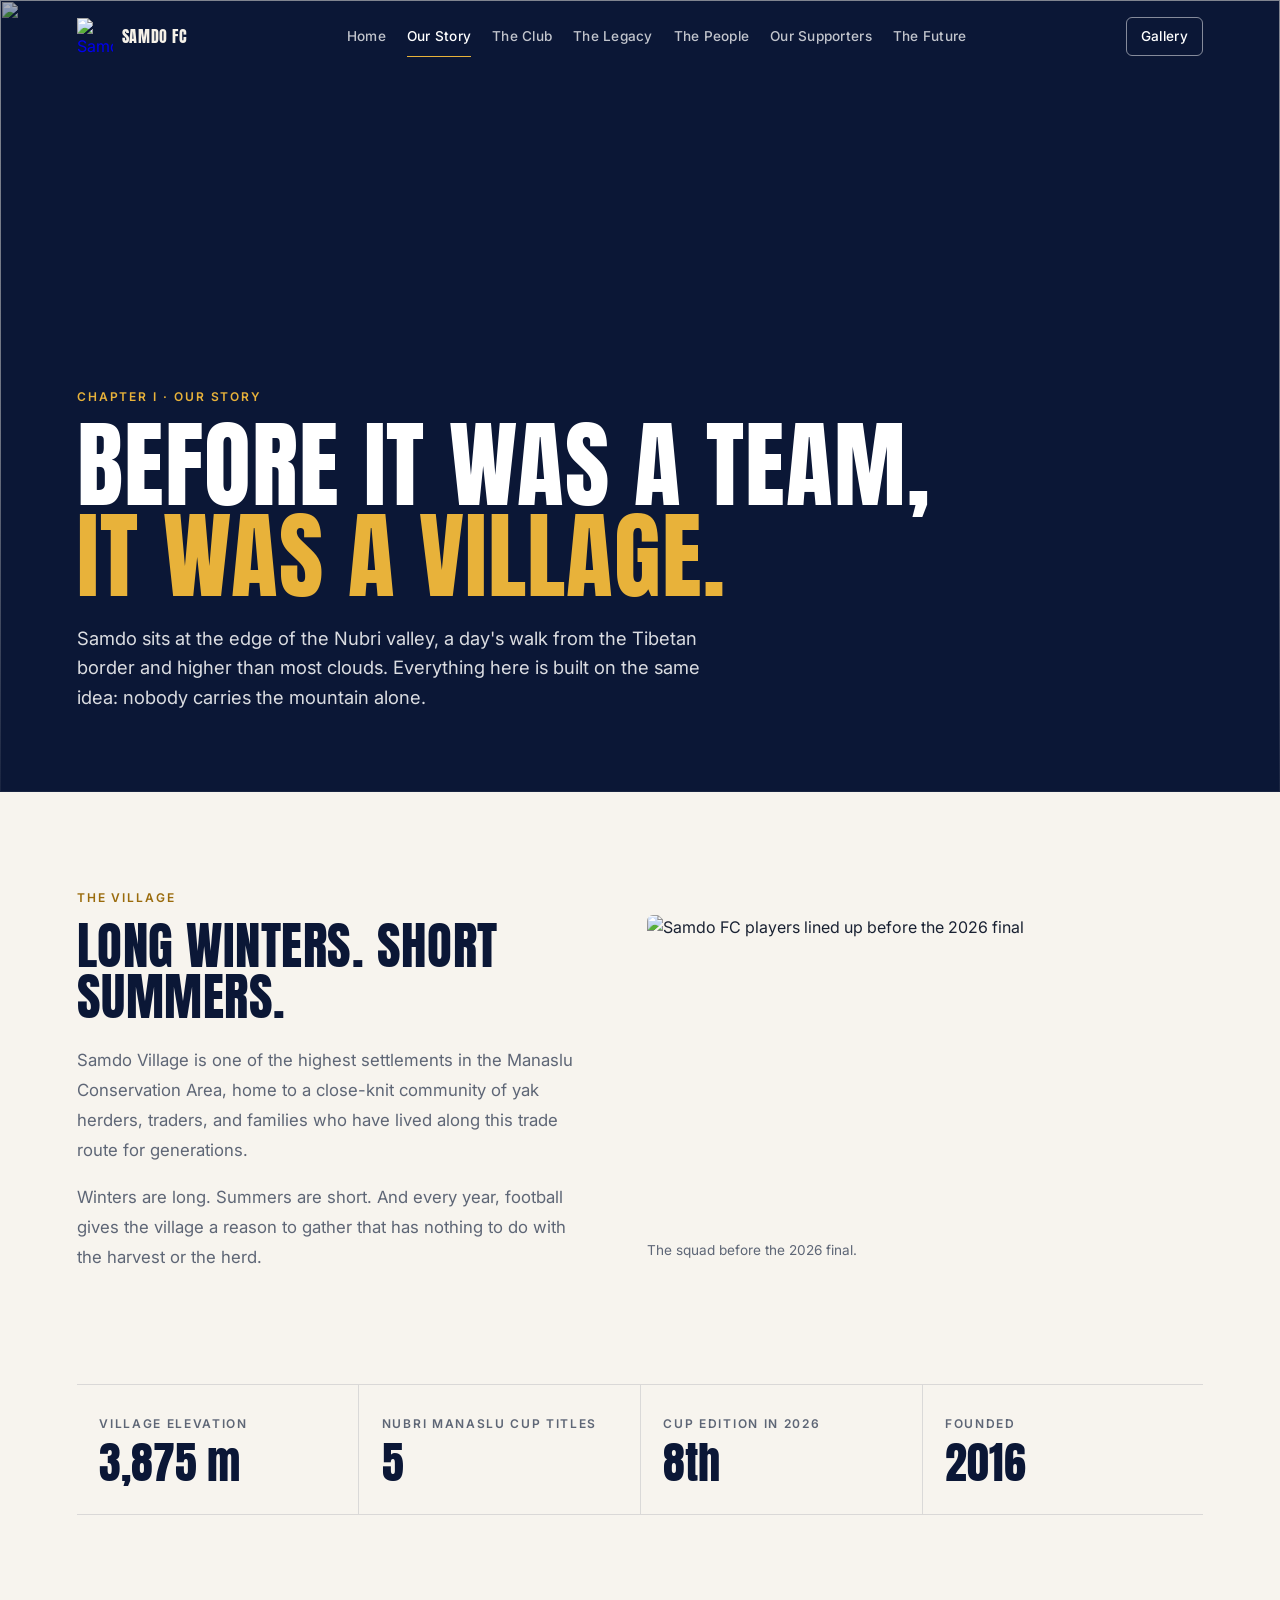
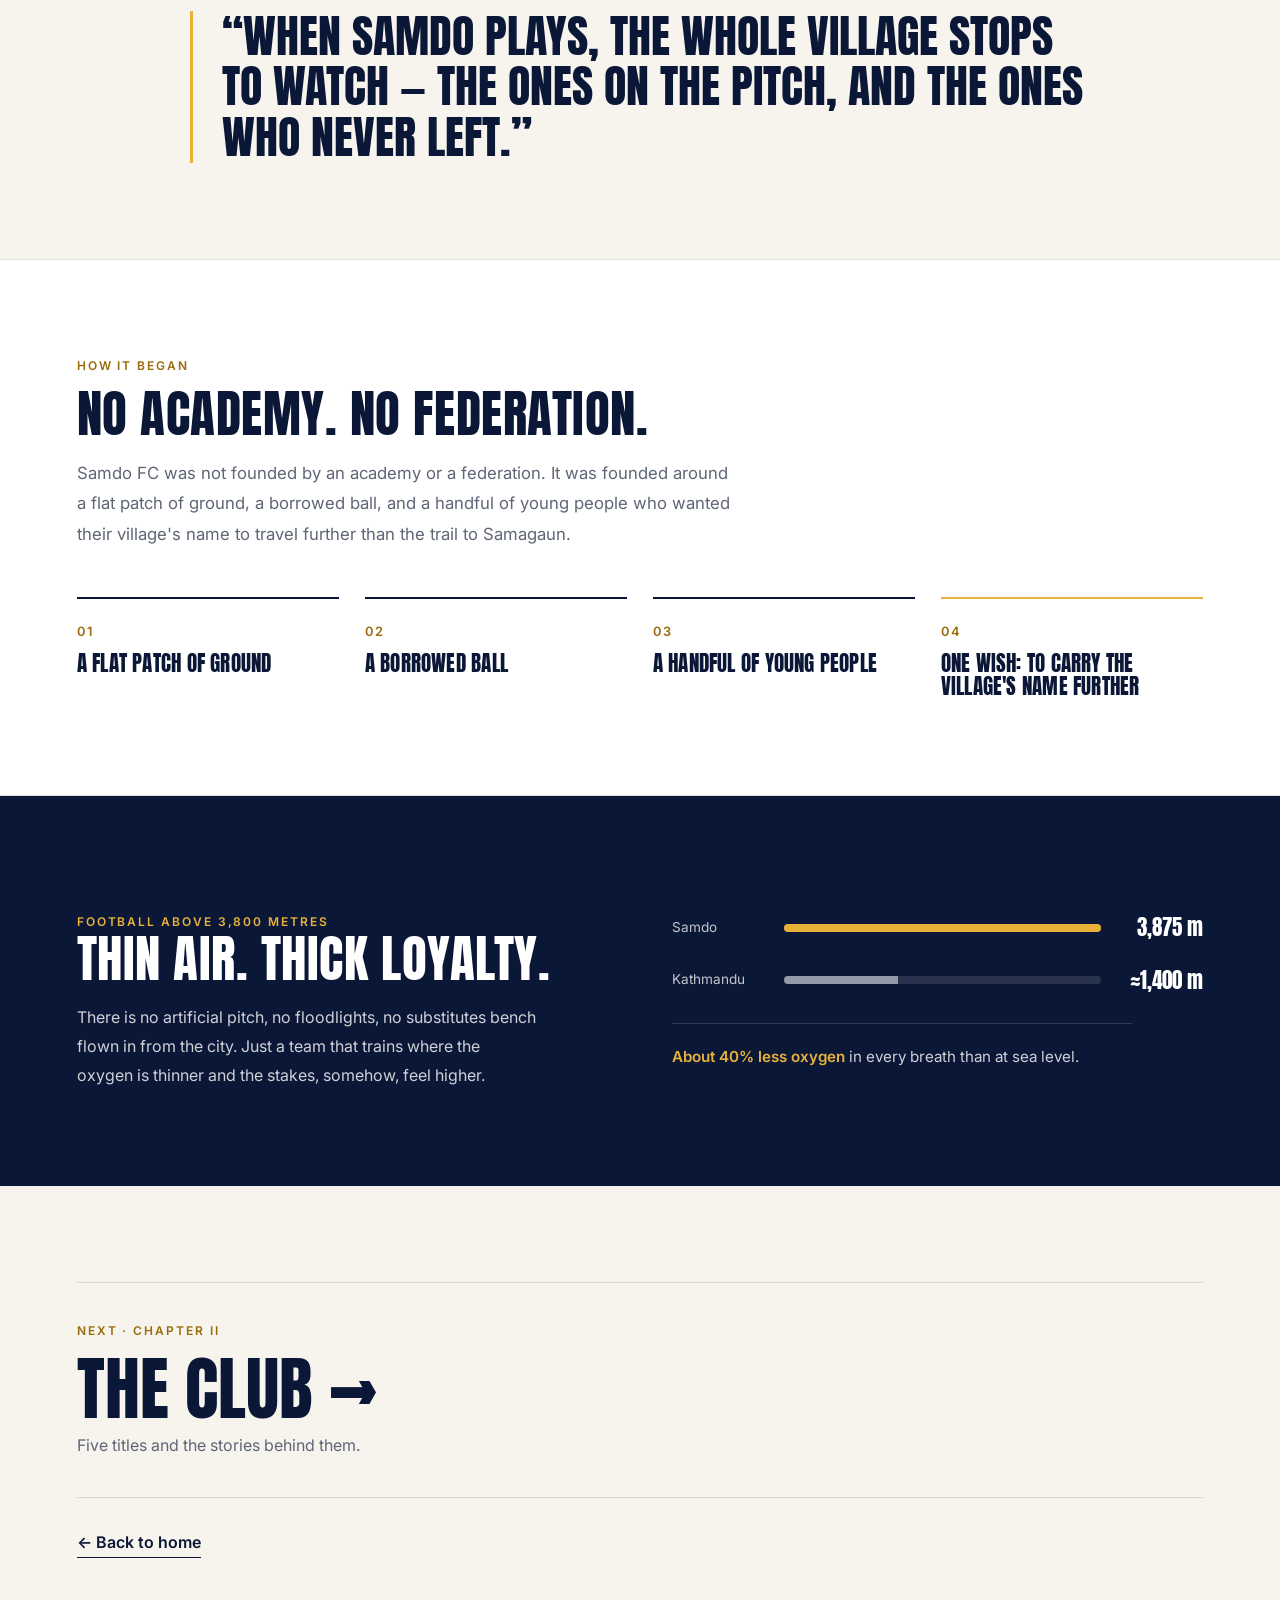
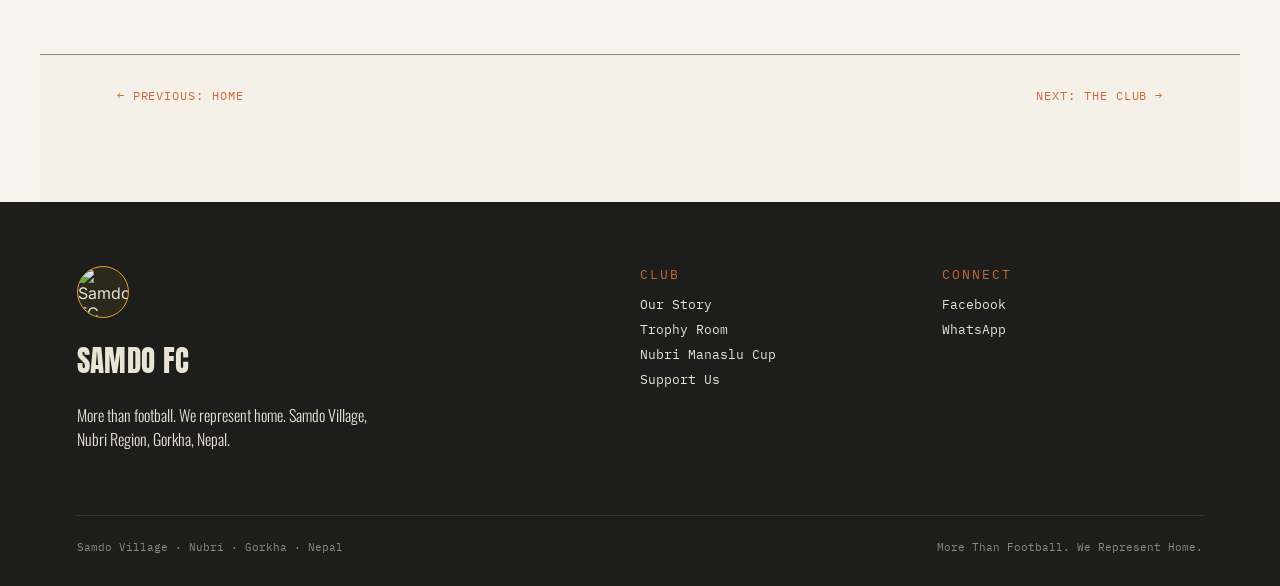
==== home.html @ dd37b5fe "Add files via upload first upload" ====
<!DOCTYPE html>
<html lang="en">
<head>
<meta charset="UTF-8">
<meta name="viewport" content="width=device-width, initial-scale=1.0">
<title>Our Story | Samdo FC, Samdo Village, Nubri, Nepal</title>
<meta name="description" content="Before it was a team, it was a village. The story of Samdo FC and Samdo Village at 3,875 m in the Manaslu Conservation Area, Nubri, Gorkha, Nepal.">
<meta name="robots" content="index, follow">
<meta name="theme-color" content="#0b1736">
<link rel="canonical" href="https://tashitsering4.github.io/samdofc/home.html">
<link rel="icon" type="image/png" href="images/web/crest.png">
<link rel="apple-touch-icon" href="images/web/apple-touch-icon.png">
<meta property="og:type" content="website">
<meta property="og:site_name" content="Samdo FC">
<meta property="og:locale" content="en_US">
<meta property="og:title" content="Our Story | Samdo FC, Samdo Village, Nubri, Nepal">
<meta property="og:description" content="Before it was a team, it was a village. The story of Samdo FC and Samdo Village at 3,875 m in the Manaslu Conservation Area, Nubri, Gorkha, Nepal.">
<meta property="og:url" content="https://tashitsering4.github.io/samdofc/home.html">
<meta property="og:image" content="https://tashitsering4.github.io/samdofc/images/web/og-image.jpg">
<meta property="og:image:width" content="1200">
<meta property="og:image:height" content="630">
<meta property="og:image:alt" content="Samdo FC squad lined up in front of the mountains, 2026">
<meta name="twitter:card" content="summary_large_image">
<meta name="twitter:title" content="Our Story | Samdo FC, Samdo Village, Nubri, Nepal">
<meta name="twitter:description" content="Before it was a team, it was a village. The story of Samdo FC and Samdo Village at 3,875 m in the Manaslu Conservation Area, Nubri, Gorkha, Nepal.">
<meta name="twitter:image" content="https://tashitsering4.github.io/samdofc/images/web/og-image.jpg">
<script type="application/ld+json">{"@context": "https://schema.org", "@type": "BreadcrumbList", "itemListElement": [{"@type": "ListItem", "position": 1, "name": "Home", "item": "https://tashitsering4.github.io/samdofc/"}, {"@type": "ListItem", "position": 2, "name": "Our Story", "item": "https://tashitsering4.github.io/samdofc/home.html"}]}</script>
<link rel="preconnect" href="https://fonts.googleapis.com">
<link rel="preconnect" href="https://fonts.gstatic.com" crossorigin>
<link href="https://fonts.googleapis.com/css2?family=Anton&family=Oswald:wght@300;400&family=Inter:wght@400;500;600&family=IBM+Plex+Mono:wght@400;500&display=swap" rel="stylesheet">
<link rel="preload" as="image" href="images/web/story-hero.jpg">
<link rel="stylesheet" href="styles.css">
<link rel="stylesheet" href="index.css">
<link rel="stylesheet" href="home.css">
<script>document.documentElement.classList.add('js');</script>
</head>
<body class="landing-page story-page">
<a class="skip-link" href="#main">Skip to content</a>

<nav id="chapterNav" aria-label="Main navigation">
  <a href="index.html" class="site-logo"><span class="logo-badge"><img src="images/web/crest.png" alt="Samdo FC crest" width="36" height="36"></span><span class="lname">Samdo FC</span></a>
  <div class="nav-links"><a href="index.html">Home</a><a href="home.html" class="active">Our Story</a><a href="club.html">The Club</a><a href="legacy.html">The Legacy</a><a href="people.html">The People</a><a href="supporters.html">Our Supporters</a><a href="future.html">The Future</a></div>
  <a href="gallery.html" class="nav-gallery">Gallery</a>
</nav>

<main id="main">

<header class="hero story-hero">
  <img class="hero-img" src="images/web/story-hero.jpg" alt="" width="2000" height="1125" fetchpriority="high">
  <div class="hero-content wrap">
    <p class="kicker">Chapter I · Our story</p>
    <h1>Before it was a team,<br><span>it was a village.</span></h1>
    <p class="lede">Samdo sits at the edge of the Nubri valley, a day's walk from the Tibetan border and higher than most clouds. Everything here is built on the same idea: nobody carries the mountain alone.</p>
  </div>
</header>

<section class="section wrap village">
  <div class="village-text reveal">
    <p class="kicker">The village</p>
    <h2>Long winters. Short summers.</h2>
    <p>Samdo Village is one of the highest settlements in the Manaslu Conservation Area, home to a close-knit community of yak herders, traders, and families who have lived along this trade route for generations.</p>
    <p>Winters are long. Summers are short. And every year, football gives the village a reason to gather that has nothing to do with the harvest or the herd.</p>
  </div>
  <figure class="village-photo reveal">
    <img src="images/web/photo-1.jpg" alt="Samdo FC players lined up before the 2026 final" width="1400" height="788" loading="lazy">
    <figcaption>The squad before the 2026 final.</figcaption>
  </figure>
</section>

<section class="wrap facts reveal" aria-label="Samdo in numbers">
  <dl>
    <div><dt>Village elevation</dt><dd>3,875 m</dd></div>
    <div><dt>Nubri Manaslu Cup titles</dt><dd>5</dd></div>
    <div><dt>Cup edition in 2026</dt><dd>8th</dd></div>
    <div><dt>Founded</dt><dd>2016</dd></div>
  </dl>
</section>

<section class="section wrap quote reveal">
  <blockquote>
    <p>“When Samdo plays, the whole village stops to watch — the ones on the pitch, and the ones who never left.”</p>
  </blockquote>
</section>

<section class="section origins">
  <div class="wrap">
    <div class="reveal">
      <p class="kicker">How it began</p>
      <h2>No academy. No federation.</h2>
      <p class="muted origins-lede">Samdo FC was not founded by an academy or a federation. It was founded around a flat patch of ground, a borrowed ball, and a handful of young people who wanted their village's name to travel further than the trail to Samagaun.</p>
    </div>
    <ol class="steps">
      <li class="reveal"><span>01</span><h3>A flat patch of ground</h3></li>
      <li class="reveal"><span>02</span><h3>A borrowed ball</h3></li>
      <li class="reveal"><span>03</span><h3>A handful of young people</h3></li>
      <li class="reveal"><span>04</span><h3>One wish: to carry the village's name further</h3></li>
    </ol>
  </div>
</section>

<section class="altitude">
  <div class="wrap altitude-inner">
    <div class="reveal">
      <p class="kicker">Football above 3,800 metres</p>
      <h2>Thin air. Thick loyalty.</h2>
      <p>There is no artificial pitch, no floodlights, no substitutes bench flown in from the city. Just a team that trains where the oxygen is thinner and the stakes, somehow, feel higher.</p>
    </div>
    <div class="bars reveal" aria-label="Samdo at 3,875 metres, compared with Kathmandu at about 1,400 metres">
      <div class="bar-row"><span>Samdo</span><div class="bar"><i style="--w:100%"></i></div><b>3,875 m</b></div>
      <div class="bar-row"><span>Kathmandu</span><div class="bar"><i style="--w:36%"></i></div><b>≈1,400 m</b></div>
      <p class="bar-note"><b>About 40% less oxygen</b> in every breath than at sea level.</p>
    </div>
  </div>
</section>

<section class="section wrap next">
  <a class="next-link reveal" href="club.html">
    <span class="kicker">Next · Chapter II</span>
    <span class="next-title">The Club →</span>
    <span class="muted">Five titles and the stories behind them.</span>
  </a>
  <a class="link" href="index.html">← Back to home</a>
</section>

</main>

<div class="page-foot-nav light" style="background:var(--ivory);">
  <a href="index.html">← Previous: Home</a>
  <a href="club.html">Next: The Club →</a>
</div>

<footer>
  <div class="foot-grid">
    <div>
       <span class="logo-badge" style="width:52px;height:52px;margin-bottom:1rem;">
        <img src="images/logo.png" alt="Samdo FC crest" style="width:100%;height:100%;object-fit:contain;border-radius:50%;">
      </span>
      <h3>SAMDO FC</h3>
      <p style="font-family:'Oswald',sans-serif;font-weight:300;color:var(--ivory-dim);max-width:38ch;">More than football. We represent home. Samdo Village, Nubri Region, Gorkha, Nepal.</p>
    </div>
    <div>
      <span class="eyebrow" style="display:block;margin-bottom:.8rem;">Club</span>
      <a href="home.html">Our Story</a>
      <a href="club.html">Trophy Room</a>
      <a href="legacy.html">Nubri Manaslu Cup</a>
      <a href="future.html">Support Us</a>
    </div>
    <div>
      <span class="eyebrow" style="display:block;margin-bottom:.8rem;">Connect</span>
      <a href="https://www.facebook.com/people/SAMDO-FC/61561071696859/" target="_blank" rel="noopener">Facebook</a>
      <a href="https://wa.me/9779843738367" target="_blank" rel="noopener">WhatsApp</a>
    </div>
  </div>
  <div class="foot-bottom">
    <span>Samdo Village · Nubri · Gorkha · Nepal</span>
    <span>More Than Football. We Represent Home.</span>
  </div>
</footer>

<script src="common.js"></script>
<script src="index.js"></script>
</body>
</html>
---- styles.css ----
:root{
    --ivory:#F5F1E8;
    --terracotta:#C86A3A;
    --saffron:#E0A42C;
    --ink:#1D1D1B;
    --pine:#35524A;
    --stone:#8D8A83;
    --ivory-dim:#eae4d4;
  }
  *{box-sizing:border-box;}
  html{scroll-behavior:smooth;}
  body{
    margin:0;
    background:var(--ivory);
    color:var(--ink);
    font-family:'Inter',sans-serif;
    overflow-x:hidden;
  }
  ::selection{background:var(--terracotta);color:var(--ivory);}
  :focus-visible{outline:2px solid var(--terracotta);outline-offset:3px;}

  h1,h2,h3,.display{
    font-family:'Anton',sans-serif;
    font-weight:400;
    letter-spacing:0.01em;
    text-transform:uppercase;
    line-height:0.95;
  }
  .mono{font-family:'IBM Plex Mono',monospace; letter-spacing:0.04em;}
  .hand{font-family:'Caveat',cursive;}
  .eyebrow{
    font-family:'IBM Plex Mono',monospace;
    font-size:0.72rem;
    letter-spacing:0.28em;
    text-transform:uppercase;
    color:var(--terracotta);
  }
  .rule{height:1px;background:linear-gradient(90deg, var(--stone), transparent);}

  section{position:relative;}

  /* ---------- INTRO ---------- */
  #intro{
    position:fixed; inset:0; background:var(--ink); z-index:9999;
    display:flex; align-items:center; justify-content:center; flex-direction:column;
    color:var(--ivory);
  }
  #intro .line{ font-family:'Anton',sans-serif; text-transform:uppercase; text-align:center;
    font-size:clamp(1.6rem,7vw,4.5rem); opacity:0; letter-spacing:0.02em; padding:0 1rem;}
  #intro .sub{font-family:'IBM Plex Mono',monospace; letter-spacing:0.3em; font-size:0.75rem; opacity:0; color:var(--saffron); margin-top:1rem;}
  #skipIntro{
    position:absolute; bottom:2rem; right:2rem; background:none; border:1px solid var(--stone);
    color:var(--ivory); font-family:'IBM Plex Mono',monospace; font-size:0.7rem; letter-spacing:0.15em;
    padding:0.6rem 1rem; cursor:pointer; opacity:0.6; transition:opacity .3s;
    text-transform:uppercase;
  }
  #skipIntro:hover{opacity:1;}

  /* ---------- CHAPTER NAV ---------- */
  #chapterNav{
    position:fixed; top:0; left:0; width:100%; z-index:500;
    display:flex; align-items:center; justify-content:space-between; gap:1rem; padding:0.7rem 1.5rem;
    background:rgba(29,29,27,0.82);
    backdrop-filter:blur(6px);
  }
  .site-logo{display:flex; align-items:center; gap:0.55rem; text-decoration:none; flex:none;}
  .logo-badge{
    width:36px; height:36px; border-radius:50%; border:1px solid var(--saffron);
    background:rgba(224,164,44,0.08); display:flex; align-items:center; justify-content:center; flex:none;
  }
  .logo-badge svg{width:20px;height:20px;}
  .site-logo .lname{font-family:'Anton',sans-serif; color:var(--ivory); font-size:0.85rem; letter-spacing:.05em; text-transform:uppercase; white-space:nowrap;}
  .nav-links{display:flex; gap:2.2rem; flex:1; justify-content:center; flex-wrap:wrap;}
  .nav-gallery{
    flex:none; text-decoration:none; color:var(--saffron); border:1px solid var(--saffron);
    font-family:'IBM Plex Mono',monospace; font-size:0.65rem; letter-spacing:0.1em; text-transform:uppercase;
    padding:0.4rem 0.85rem; border-radius:999px; transition:.25s; white-space:nowrap;
  }
  .nav-gallery:hover{background:var(--saffron); color:var(--ink);}
  .nav-links a{
    text-decoration:none; color:rgba(245,241,232,0.55);
    font-family:'IBM Plex Mono',monospace; font-size:0.68rem; letter-spacing:0.14em;
    text-transform:uppercase; transition:color .3s ease; position:relative; padding-bottom:0.4rem;
  }
  .nav-links a::after{
    content:''; position:absolute; left:0; bottom:0; height:1px; width:100%;
    background:var(--saffron); transform:scaleX(0); transform-origin:left; transition:transform .35s ease;
  }
  .nav-links a:hover{color:var(--ivory);}
  .nav-links a.active{color:var(--ivory);}
  .nav-links a.active::after{transform:scaleX(1);}
  @media (max-width:900px){
    .site-logo .lname{display:none;}
    #chapterNav{padding:.55rem .75rem;}
    .nav-links{gap:1.1rem; overflow-x:auto; justify-content:flex-start; flex-wrap:nowrap; scrollbar-width:none;}
    .nav-links::-webkit-scrollbar{display:none;}
    .nav-links a{flex:none;}
    .nav-gallery{padding:.4rem .65rem;}
  }

  /* ---------- HERO ---------- */
  #hero{
    height:100vh; min-height:640px; display:flex; align-items:flex-end;
    background:linear-gradient(180deg, #2d3f39 0%, var(--pine) 55%, #24352f 100%);
    color:var(--ivory); overflow:hidden;
  }
  #hero .flags{position:absolute; top:0; left:0; width:100%; height:60px; display:flex;}
  @keyframes heroFlagSway{ 0%,100%{transform:rotate(-3deg);} 50%{transform:rotate(3deg);} }
  @media (prefers-reduced-motion: reduce){ #hero .flags div{animation:none !important;} }
  #hero .peaks{position:absolute; inset:0;}
  #hero-copy{position:relative; z-index:5; padding:0 6vw 8vh; width:100%;}
  #hero-copy .eyebrow{color:var(--saffron);}
  #hero-copy h1{font-size:clamp(2.6rem,8vw,7rem); color:var(--ivory); margin:0.4rem 0;}
  #hero-copy p.tag{font-family:'Oswald',sans-serif; font-weight:300; font-size:clamp(1rem,2vw,1.3rem); max-width:36ch; color:var(--ivory-dim); margin-bottom:2rem;}
  .hero-link{color:inherit; text-decoration:none; border-bottom:1px solid transparent; transition:border-color .3s ease, color .3s ease;}
  .hero-link:hover{border-color:currentColor; color:var(--saffron);}
  h1 .hero-link{border-bottom-width:2px;}
  .btn-row{display:flex; gap:1rem; flex-wrap:wrap;}
  .btn{
    font-family:'IBM Plex Mono',monospace; font-size:0.75rem; letter-spacing:0.1em; text-transform:uppercase;
    padding:0.95rem 1.6rem; border-radius:2px; text-decoration:none; display:inline-block; transition:.3s;
    border:1px solid var(--ivory);
  }
  .btn-solid{background:var(--terracotta); color:var(--ivory); border-color:var(--terracotta);}
  .btn-solid:hover{background:var(--ivory); color:var(--terracotta); border-color:var(--ivory);}
  .btn-outline{color:var(--ivory);}
  .btn-outline:hover{background:var(--ivory); color:var(--pine);}
  #scrollCue{
    position:absolute; bottom:2rem; left:50%; transform:translateX(-50%); z-index:5;
    color:var(--ivory); font-family:'IBM Plex Mono',monospace; font-size:0.65rem; letter-spacing:0.2em;
    display:flex; flex-direction:column; align-items:center; gap:0.5rem; opacity:.75;
  }
  #scrollCue .line{width:1px;height:34px;background:var(--ivory); overflow:hidden; position:relative;}
  #scrollCue .line::after{content:'';position:absolute; top:-100%; left:0; width:100%; height:100%; background:var(--saffron); animation:cueDrop 2s ease-in-out infinite;}
  @keyframes cueDrop{ 0%{top:-100%;} 50%{top:0;} 100%{top:100%;} }

  /* ---------- GENERIC CHAPTER HEADER ---------- */
  .chapter-head{ padding:7rem 6vw 2.5rem; max-width:1200px; margin:0 auto;}
  .chapter-head .eyebrow{margin-bottom:0.8rem; display:block;}
  .chapter-head h2{font-size:clamp(2.2rem,6vw,4.4rem);}
  .chapter-head .lede{font-family:'Oswald',sans-serif; font-weight:300; font-size:1.15rem; max-width:52ch; color:var(--ink); opacity:.85; margin-top:1.2rem;}

  section.light{background:var(--ivory);}
  section.deep{background:var(--ink); color:var(--ivory);}
  section.deep .eyebrow{color:var(--saffron);}
  section.pine{background:var(--pine); color:var(--ivory);}
  section.pine .eyebrow{color:var(--saffron);}
  section.dim{background:var(--ivory-dim);}

  /* ---------- STORY / QUOTE ---------- */
  .story-grid{max-width:1200px;margin:0 auto; padding:0 6vw 6rem; display:grid; grid-template-columns:1.1fr 0.9fr; gap:4rem;}
  @media (max-width:900px){.story-grid{grid-template-columns:1fr;}}
  .pullquote{
    font-family:'Anton',sans-serif; font-size:clamp(1.6rem,3vw,2.4rem); text-transform:none;
    line-height:1.15; color:var(--terracotta); border-left:4px solid var(--terracotta); padding-left:1.4rem;
  }
  .story-grid p{font-size:1.02rem; line-height:1.75; margin-bottom:1.2rem; color:#3a3a38;}
  .stat-row{display:flex; gap:2.5rem; flex-wrap:wrap; margin-top:2rem;}
  .stat-row div{font-family:'IBM Plex Mono',monospace;}
  .stat-row .num{font-family:'Anton',sans-serif; font-size:2.2rem; color:var(--pine); display:block;}
  .stat-row .lbl{font-size:0.68rem; letter-spacing:.12em; text-transform:uppercase; color:var(--stone);}

  /* ---------- ELEVATION / DOCUMENTARY PANEL ---------- */
  .elev-panel{
    position:relative; height:100vh; min-height:560px; display:flex; align-items:center;
    background:linear-gradient(180deg,#0f1613,#1D1D1B 60%); color:var(--ivory); overflow:hidden;
  }
  .elev-track{position:absolute; inset:0;}
  .elev-copy{position:relative; z-index:4; padding:0 6vw; max-width:640px;}
  .elev-copy h3{font-size:clamp(1.8rem,5vw,3.2rem); color:var(--ivory);}
  .elev-copy p{font-family:'Oswald',sans-serif; font-weight:300; font-size:1.05rem; color:var(--ivory-dim); margin-top:1rem; max-width:44ch;}
  .elev-meta{position:absolute; right:6vw; bottom:3rem; z-index:4; font-family:'IBM Plex Mono',monospace; color:var(--saffron); font-size:0.8rem; text-align:right;}
  .elev-meta .big{font-size:2.6rem; display:block; color:var(--ivory); font-family:'Anton',sans-serif;}

  /* ---------- TROPHY ROOM ---------- */
  .cabinet{max-width:1100px; margin:0 auto; padding:0 6vw 7rem; display:flex; flex-direction:column; gap:1rem;}
  .trophy-card{
    background:#14201c; border:1px solid #2c3d37;
    opacity:0.3; filter:grayscale(1); transition:opacity .6s, filter .6s;
  }
  .trophy-card.lit{opacity:1; filter:grayscale(0);}
  .trophy-head{
    width:100%; display:flex; align-items:center; gap:1.2rem; text-align:left;
    background:none; border:none; padding:1.3rem 1.5rem; cursor:pointer; color:var(--ivory);
  }
  .trophy-head .year{font-family:'Anton',sans-serif; font-size:1.9rem; color:var(--saffron); min-width:5.5ch;}
  .trophy-head svg{width:32px;height:32px; flex:none;}
  .trophy-head .ttl{flex:1;}
  .trophy-head .ttl h4{font-family:'Oswald',sans-serif; font-weight:600; font-size:1rem; text-transform:uppercase; margin:0;}
  .trophy-head .ttl span{font-family:'IBM Plex Mono',monospace; font-size:0.65rem; color:var(--ivory-dim); opacity:.7;}
  .trophy-head .chevron{font-family:'IBM Plex Mono',monospace; font-size:0.65rem; letter-spacing:.1em; color:var(--stone); transition:transform .35s ease;}
  .trophy-card.open .chevron{transform:rotate(180deg); color:var(--saffron);}

  .squad-panel{max-height:0; overflow:hidden; transition:max-height .6s ease;}
  .squad-meta{padding:0 1.5rem 1rem; border-top:1px solid #2c3d37; margin-top:0;}
  .squad-meta p{font-family:'Oswald',sans-serif; font-weight:300; font-size:0.95rem; color:var(--ivory-dim); max-width:60ch; padding-top:1rem; margin:0;}
  .squad-scroll{
    display:flex; gap:1rem; overflow-x:auto; padding:0.4rem 1.5rem 1.8rem;
    scrollbar-width:thin; scrollbar-color:var(--stone) transparent;
  }
  .squad-card{
    flex:0 0 auto; width:128px; background:#0f1613; border:1px solid #263530; padding:0.6rem 0.6rem 0.8rem;
  }
  .squad-card .squad-art{
    aspect-ratio:3/3.6; background:linear-gradient(160deg,var(--pine),#243b34); display:flex; align-items:center; justify-content:center;
  }
  .squad-card .squad-art svg{width:55%; opacity:.9;}
  .squad-card .squad-art img{width:100%; height:100%; object-fit:cover; object-position:top center; display:block;}
  .squad-card .squad-name{font-family:'Oswald',sans-serif; font-weight:600; font-size:0.78rem; text-transform:uppercase; color:var(--ivory); margin-top:.55rem; line-height:1.2;}
  .squad-card .squad-role{font-family:'IBM Plex Mono',monospace; font-size:0.6rem; color:var(--saffron); margin-top:.15rem;}
  .squad-card .squad-note{font-family:'Inter',sans-serif; font-size:0.68rem; color:var(--ivory-dim); opacity:.75; margin-top:.4rem; line-height:1.35;}

  /* ---------- TOURNAMENT / TEAMS GRID ---------- */
  .teams-grid{max-width:1200px; margin:0 auto; padding:0 6vw 6rem; display:grid; grid-template-columns:repeat(3,1fr); gap:1px; background:var(--stone);}
  @media (max-width:700px){.teams-grid{grid-template-columns:repeat(2,1fr);}}
  .teams-grid .team{background:var(--ivory); padding:1.6rem 1.2rem; position:relative;}
  .teams-grid .team.us{background:var(--terracotta); color:var(--ivory);}
  .teams-grid .team .no{font-family:'IBM Plex Mono',monospace; font-size:0.65rem; color:var(--stone);}
  .teams-grid .team.us .no{color:#f1d3c2;}
  .teams-grid .team h4{font-family:'Oswald',sans-serif; font-weight:500; font-size:1.05rem; margin:0.4rem 0 0; text-transform:uppercase;}

  /* ---------- PLAYERS ---------- */
  .players-wrap{max-width:1200px; margin:0 auto; padding:0 6vw 7rem; display:grid; grid-template-columns:repeat(4,1fr); gap:1.6rem;}
  @media (max-width:900px){.players-wrap{grid-template-columns:repeat(2,1fr);}}
  .polaroid{
    background:#fff; padding:0.6rem 0.6rem 1.1rem; box-shadow:0 10px 24px -8px rgba(0,0,0,.35);
    transform:rotate(var(--rot,0deg)); transition:transform .3s ease;
  }
  .polaroid:hover{transform:rotate(0deg) scale(1.03);}
  .polaroid .art{aspect-ratio:3/3.6; background:linear-gradient(160deg,var(--pine),#243b34); display:flex; align-items:center; justify-content:center;}
  .polaroid .art svg{width:60%;}
  .polaroid .art img{width:100%; height:100%; object-fit:cover; object-position:top center; display:block;}
  .polaroid figcaption{margin-top:0.7rem; text-align:center;}
  .polaroid figcaption .name{font-family:'Oswald',sans-serif; font-weight:600; font-size:0.92rem; text-transform:uppercase;}
  .polaroid figcaption .role{font-family:'IBM Plex Mono',monospace; font-size:0.62rem; color:var(--stone);}

  /* ---------- GLOBAL COMMUNITY ---------- */
  .globe-wrap{max-width:1100px; margin:0 auto; padding:0 6vw 7rem; position:relative;}
  .globe-wrap svg{width:100%; height:auto;}
  .globe-wrap .path-anim{stroke-dasharray:600; stroke-dashoffset:600;}
  .node-label{font-family:'IBM Plex Mono',monospace; font-size:11px; fill:var(--ivory);}

  /* ---------- MEMORY ALBUM (signature horizontal scroll) ---------- */
  #album{position:relative; background:var(--ivory-dim);}
  #albumSticky{height:100vh; overflow:hidden; display:flex; align-items:center;}
  #albumTrack{display:flex; gap:3.2vw; padding:0 8vw; will-change:transform;}
  .frame{
    flex:0 0 auto; width:min(72vw,420px); background:#fff; padding:1rem 1rem 2rem;
    box-shadow:0 20px 40px -12px rgba(0,0,0,.3); transform:rotate(var(--r,0deg));
  }
  .frame .shot{aspect-ratio:4/3; background:linear-gradient(150deg,var(--stone),var(--ivory-dim)); position:relative; overflow:hidden;}
  .frame .shot svg{position:absolute; inset:0; width:100%; height:100%;}
  .frame .shot img{position:absolute; inset:0; width:100%; height:100%; object-fit:cover; display:block;}
  .frame figcaption{margin-top:1rem;}
  .frame figcaption .step{font-family:'IBM Plex Mono',monospace; font-size:0.65rem; color:var(--terracotta); letter-spacing:.08em;}
  .frame figcaption .cap{font-family:'Oswald',sans-serif; font-size:1rem; margin-top:.2rem;}
  #albumHead{position:absolute; top:3.5rem; left:6vw; z-index:3;}

  /* ---------- SUPPORTERS WALL ---------- */
  .wall{max-width:1200px; margin:0 auto; padding:0 6vw 6rem; columns:4 220px; column-gap:1.4rem;}
  @media (max-width:700px){.wall{columns:2 160px;}}
  .wall .entry{break-inside:avoid; margin-bottom:1.3rem; font-family:'Caveat',cursive; font-size:1.35rem; color:var(--ink); border-bottom:1px dashed var(--stone); padding-bottom:0.5rem;}
  .wall .entry .amt{display:block; font-family:'IBM Plex Mono',monospace; font-size:0.62rem; color:var(--stone); letter-spacing:.05em;}

  /* ---------- SUPPORT SECTION ---------- */
  .support-grid{max-width:1100px; margin:0 auto; padding:0 6vw 7rem; display:grid; grid-template-columns:repeat(3,1fr); gap:1.2rem;}
  @media (max-width:800px){.support-grid{grid-template-columns:1fr 1fr;}}
  @media (max-width:520px){.support-grid{grid-template-columns:1fr;}}
  @media (max-width:520px){.support-card[style*="grid-column"]{grid-column:auto !important;}}
  .support-card{
    background:var(--ivory); border:1px solid #d8d2c2; padding:1.6rem 1.4rem; position:relative; overflow:hidden;
  }
  .support-card .eyebrow{color:var(--terracotta);}
  .support-card h4{font-family:'Oswald',sans-serif; font-weight:600; font-size:1.15rem; margin:0.5rem 0;}
  .support-card p{font-family:'IBM Plex Mono',monospace; font-size:0.85rem; color:#3a3a38; word-break:break-word;}
  .support-card .wa{display:inline-flex; margin-top:.8rem; align-items:center; gap:.5rem; background:var(--pine); color:var(--ivory); text-decoration:none; padding:.6rem 1rem; font-family:'IBM Plex Mono',monospace; font-size:.72rem; letter-spacing:.08em; border:none; cursor:pointer; transition:background .25s;}
  .support-card .wa:hover{background:var(--terracotta);}
  .support-card .wa.copied{background:var(--saffron); color:var(--ink);}
  .thankyou{max-width:1100px;margin:0 auto;padding:0 6vw 3rem;}
  .thankyou p{font-family:'Anton',sans-serif; text-transform:none; font-size:clamp(1.3rem,3vw,2rem); color:var(--pine); max-width:30ch;}

  /* ---------- FOOTER ---------- */
  footer{background:var(--ink); color:var(--ivory-dim); padding:4rem 6vw 2rem;}
  .foot-grid{max-width:1200px; margin:0 auto; display:grid; grid-template-columns:2fr 1fr 1fr; gap:2.5rem;}
  @media (max-width:700px){.foot-grid{grid-template-columns:1fr;}}
  footer h3{color:var(--ivory); font-size:1.8rem;}
  footer a{color:var(--ivory-dim); text-decoration:none; font-family:'IBM Plex Mono',monospace; font-size:0.82rem; display:block; margin-bottom:.5rem;}
  footer a:hover{color:var(--saffron);}
  .foot-bottom{max-width:1200px; margin:3rem auto 0; padding-top:1.5rem; border-top:1px solid #33332f; font-family:'IBM Plex Mono',monospace; font-size:0.68rem; color:var(--stone); display:flex; justify-content:space-between; flex-wrap:wrap; gap:.6rem;}

  @media (prefers-reduced-motion: reduce){
    *{animation:none !important; transition:none !important;}
  }

  .trust-note{max-width:1100px; margin:0 auto; padding:0 6vw 2rem; color:var(--ivory-dim); font-family:'Oswald',sans-serif; font-size:1rem; line-height:1.6;}
  .archive-note{font-family:'IBM Plex Mono',monospace; color:var(--stone); font-size:.72rem; line-height:1.55;}

/* ================= SHARED: STANDALONE CHAPTER PAGES ================= */
.page-hero{
  padding:8.5rem 6vw 3.5rem; background:var(--ink); color:var(--ivory);
}
.page-hero .eyebrow{color:var(--saffron); display:block; margin-bottom:0.8rem;}
.page-hero h1{font-size:clamp(2.4rem,7vw,5rem); color:var(--ivory);}
.page-hero p{font-family:'Oswald',sans-serif; font-weight:300; font-size:1.05rem; max-width:56ch; color:var(--ivory-dim); margin-top:1rem;}
.back-link{
  display:inline-flex; align-items:center; gap:0.5rem; text-decoration:none; color:var(--ivory-dim);
  font-family:'IBM Plex Mono',monospace; font-size:0.68rem; letter-spacing:0.1em; text-transform:uppercase;
  margin-bottom:1.6rem; opacity:.8; transition:opacity .25s;
}
.back-link:hover{opacity:1; color:var(--saffron);}
.page-foot-nav{
  max-width:1200px; margin:0 auto; padding:0 6vw 6rem; display:flex; justify-content:space-between;
  font-family:'IBM Plex Mono',monospace; font-size:0.72rem; letter-spacing:0.08em; text-transform:uppercase;
  border-top:1px solid var(--stone); padding-top:2rem; flex-wrap:wrap; gap:1rem;
}
.page-foot-nav a{color:var(--terracotta); text-decoration:none;}
.page-foot-nav a:hover{color:var(--pine);}

/* Accessible, responsive finishing layer. */
#intro{display:none;}
figure{margin:0;}
img{max-width:100%;}
h1,h2,h3{line-height:1.08;}
.eyebrow{font-size:.8rem;letter-spacing:.16em;}
.nav-links a,.nav-gallery{font-size:.875rem;letter-spacing:.04em;}
.nav-links{gap:1.3rem;}
.nav-links a{padding:.6rem 0;}
.menu-toggle{display:none;}
.polaroid .art{aspect-ratio:1122/1402;overflow:hidden;}
.polaroid figcaption .role,.wall .entry .amt,.stat-row .lbl{font-size:.8rem;color:#68655e;}
.polaroid figcaption .name{font-size:1rem;}
.players-wrap{padding-bottom:3rem;gap:1.5rem;}
.section-link{max-width:1200px;margin:0 auto;padding:0 6vw 4rem;}
.section-link a,.squad-meta a{color:var(--terracotta);font-size:1rem;}
.squad-meta a{color:var(--saffron);}
.trophy-head{list-style:none;min-height:90px;}
.trophy-head::-webkit-details-marker{display:none;}
.trophy-head .ttl strong,.trophy-head .ttl span{display:block;}
.trophy-head .ttl strong{text-transform:uppercase;font-family:'Oswald',sans-serif;font-size:1.1rem;}
.trophy-head .ttl span,.trophy-head .chevron{font-size:.8rem;}
.trophy-head .year{min-width:5.5ch;font-size:1.6rem;}
.trophy-card[open] .chevron{color:var(--saffron);}
.archive-note{color:var(--ivory-dim);}
.globe-wrap .path-anim{stroke-dashoffset:0;}
#albumSticky{height:auto;display:block;overflow:visible;padding:4rem 0;}
#albumHead{position:static;padding:0 6vw 2rem;}
#albumTrack{overflow-x:auto;padding:1rem 6vw 2rem;gap:2rem;scroll-snap-type:x proximity;}
.frame{scroll-snap-align:center;transform:none;}
.frame figcaption .step{font-size:.8rem;}
#scrollCue{display:none;}
.deep .thankyou p{color:var(--saffron);}
.support-card h4{color:var(--ink);}
.support-card .wa{font-size:.875rem;min-height:44px;}
.skip-link{position:fixed;top:-100px;left:1rem;z-index:10000;padding:1rem;background:var(--ivory);color:var(--ink);}
.skip-link:focus{top:1rem;}
@media(max-width:1100px){
  #chapterNav{padding:.7rem 1rem;flex-wrap:wrap;}
  .site-logo .lname{display:block;}
  .menu-toggle{display:block;margin-left:auto;background:transparent;border:1px solid var(--stone);color:var(--ivory);padding:.65rem .8rem;font:inherit;cursor:pointer;}
  .nav-links{width:100%;order:4;flex-basis:100%;display:flex;flex-wrap:wrap;gap:.4rem 1.5rem;padding:.5rem 0;}
  .nav-links[hidden]{display:none;}
  .nav-gallery{font-size:.8rem;}
}
@media(max-width:600px){
  .players-wrap{gap:1rem;padding-left:5vw;padding-right:5vw;}
  .polaroid{padding:.35rem .35rem .8rem;}
  .trophy-head{gap:.6rem;padding:1rem;flex-wrap:wrap;}
  .trophy-head .year{font-size:1.3rem;}
  .trophy-head .chevron{display:none;}
  .chapter-head{padding-top:4rem;}
  .story-grid{gap:1rem;}
  #hero{min-height:600px;height:90svh;}
  #hero-copy{padding-bottom:4rem;}
  .support-grid{grid-template-columns:1fr;}
  .support-card[style*="grid-column"]{grid-column:auto!important;}
}
@media(prefers-reduced-motion:reduce){html{scroll-behavior:auto;}}

/* ---------- LEGACY: HERO BANNER PHOTO ---------- */
.legacy-banner{max-width:1200px; margin:0 auto; padding:0 6vw;}
.legacy-banner .frame-img{position:relative; overflow:hidden; aspect-ratio:16/9; background:var(--ink);}
.legacy-banner .frame-img img{width:100%; height:100%; object-fit:cover; display:block;}
.legacy-banner .frame-img::after{
  content:''; position:absolute; inset:0;
  background:linear-gradient(180deg, rgba(29,29,27,0) 45%, rgba(29,29,27,.88) 100%);
}
.legacy-banner .cap{position:absolute; left:1.6rem; right:1.6rem; bottom:1.5rem; z-index:2; color:var(--ivory);}
.legacy-banner .cap .eyebrow{color:var(--saffron); margin-bottom:.5rem; display:block;}
.legacy-banner .cap p{font-family:'Anton',sans-serif; text-transform:none; font-size:clamp(1.15rem,3vw,1.9rem); line-height:1.2; max-width:36ch; margin:0; color:var(--ivory);}
@media (max-width:700px){.legacy-banner .frame-img{aspect-ratio:4/5;}}

/* ---------- LEGACY: STATS STRIP ---------- */
.legacy-stats{max-width:1200px; margin:0 auto; padding:1.8rem 6vw 0; display:flex; gap:2.6rem; flex-wrap:wrap;}
.legacy-stats div{font-family:'IBM Plex Mono',monospace;}
.legacy-stats .num{font-family:'Anton',sans-serif; font-size:2.3rem; color:var(--terracotta); display:block;}
.legacy-stats .lbl{font-size:.68rem; letter-spacing:.12em; text-transform:uppercase; color:var(--stone);}

/* ---------- LEGACY: JERSEY GALLERY ---------- */
.jersey-scroll{
  display:flex; gap:1.4rem; overflow-x:auto; max-width:1200px; margin:0 auto;
  padding:0.4rem 6vw 1rem; scrollbar-width:thin; scrollbar-color:var(--stone) transparent;
}
.jersey-card{flex:0 0 auto; width:170px; background:#1b2b26; border:1px solid #2c3d37; padding:0.9rem 0.9rem 1.1rem;}
.jersey-card .jersey-art{aspect-ratio:3/3.4; background:rgba(245,241,232,0.06); display:flex; align-items:center; justify-content:center; overflow:hidden;}
.jersey-card .jersey-art img{width:88%; height:88%; object-fit:contain; display:block;}
.jersey-card .jersey-tag{font-family:'IBM Plex Mono',monospace; font-size:0.62rem; color:var(--saffron); letter-spacing:.08em; margin-top:.75rem; display:block;}
.jersey-card .jersey-name{font-family:'Oswald',sans-serif; font-weight:600; font-size:0.85rem; text-transform:uppercase; color:var(--ivory); margin-top:.2rem;}

/* ---------- LEGACY: TEAM VENUE TAG ---------- */
.teams-grid .team .tag{font-family:'IBM Plex Mono',monospace; font-size:.58rem; letter-spacing:.08em; text-transform:uppercase; color:var(--terracotta); display:block; margin-top:.35rem;}
.teams-grid .team.us .tag{color:#f1d3c2;}
---- index.css ----
/* ==========================================================
   Samdo FC — shared minimal theme (index.html, home.html)
   One dark colour, one light colour, one accent.
   Two fonts: Anton for headings, Inter for everything else.
   ========================================================== */
.landing-page{
  --navy:#0b1736;
  --paper:#f7f4ee;
  --white:#ffffff;
  --text:#1a2233;
  --muted:#5e6676;
  --line:rgba(11,23,54,.12);
  --gold:#e8b23a;
  --gold-text:#9a6b0c;   /* gold dark enough for text on light backgrounds */
  --radius:6px;
  background:var(--paper);color:var(--text);
  font-family:'Inter',system-ui,sans-serif;font-size:1rem;line-height:1.6;
}
.landing-page h1,.landing-page h2,.landing-page h3{font-family:'Anton',sans-serif;font-weight:400;text-transform:uppercase;letter-spacing:.01em;line-height:1;margin:0;color:inherit;}
.landing-page h2{font-size:clamp(2rem,4vw,3.2rem);}
.landing-page h3{font-size:1.4rem;}
.wrap{max-width:1200px;margin-inline:auto;padding-inline:6vw;box-sizing:content-box;}
.section{padding-block:6rem;}
.kicker{margin:0 0 .8rem;font-size:.75rem;font-weight:600;letter-spacing:.16em;text-transform:uppercase;color:var(--gold-text);}
.muted{color:var(--muted);}
.head-row{display:flex;justify-content:space-between;align-items:flex-end;gap:1.5rem;flex-wrap:wrap;margin-bottom:2.2rem;}

/* ---------- links & buttons ---------- */
.btn{display:inline-flex;align-items:center;min-height:48px;padding:0 1.6rem;border:0;border-radius:var(--radius);background:var(--white);color:var(--navy);font-family:'Inter',sans-serif;font-size:1rem;letter-spacing:0;text-transform:none;font-weight:600;text-decoration:none;transition:background .2s,color .2s;}
.btn:hover{background:var(--gold);}
.btn.gold{background:var(--gold);}
.btn.gold:hover{background:var(--white);}
.link{display:inline-block;color:var(--navy);font-weight:600;text-decoration:none;border-bottom:1px solid currentColor;padding-bottom:2px;transition:color .2s;}
.link:hover{color:var(--gold-text);}
.link.light{color:var(--white);}
.link.light:hover{color:var(--gold);}
.actions{display:flex;align-items:center;flex-wrap:wrap;gap:1.6rem;margin-top:2rem;}
.actions.center{justify-content:center;}

/* ---------- nav ---------- */
.landing-page #chapterNav{background:transparent;backdrop-filter:none;padding:1rem 6vw;transition:background .3s;}
.landing-page #chapterNav.scrolled{background:var(--navy);}
.landing-page .logo-badge{border:0;background:none;width:36px;height:36px;}
.landing-page .logo-badge img{width:100%;height:100%;object-fit:contain;}
.landing-page .site-logo .lname{font-family:'Anton',sans-serif;font-size:1rem;letter-spacing:.04em;}
.landing-page .nav-links a,.landing-page .nav-gallery{font-family:'Inter',sans-serif;font-size:.85rem;font-weight:500;letter-spacing:.02em;text-transform:none;}
.landing-page .nav-links a{color:rgba(255,255,255,.75);}
.landing-page .nav-links a:hover,.landing-page .nav-links a.active{color:#fff;}
.landing-page .nav-links a::after{background:var(--gold);}
.landing-page .nav-gallery{color:#fff;border:1px solid rgba(255,255,255,.5);border-radius:var(--radius);padding:.45rem .9rem;}
.landing-page .nav-gallery:hover{background:#fff;color:var(--navy);border-color:#fff;}
.landing-page .menu-toggle{border-color:rgba(255,255,255,.5)!important;border-radius:var(--radius);font-family:'Inter',sans-serif;}

/* ---------- hero ---------- */
.hero{position:relative;min-height:88svh;display:flex;align-items:flex-end;color:#fff;background:var(--navy);overflow:hidden;}
.hero-img{position:absolute;inset:0;width:100%;height:100%;object-fit:cover;object-position:50% 55%;}
.hero::after{content:'';position:absolute;inset:0;background:linear-gradient(0deg,rgba(11,23,54,.92) 0%,rgba(11,23,54,.45) 45%,rgba(11,23,54,.35) 100%);}
.hero-content{position:relative;z-index:1;width:100%;padding-block:9rem 5rem;}
.hero .kicker{color:var(--gold);}
.hero h1{font-size:clamp(3rem,7.5vw,6.5rem);line-height:.95;}
.hero h1 span{color:var(--gold);}
.hero .lede{max-width:40ch;margin:1.4rem 0 0;font-size:1.15rem;color:rgba(255,255,255,.85);}

/* ---------- result ---------- */
.result{display:grid;grid-template-columns:1fr 1.2fr;gap:4rem;align-items:center;}
.result h2{font-size:clamp(3rem,6vw,5rem);color:var(--navy);}
.score{display:flex;align-items:baseline;flex-wrap:wrap;gap:.8rem;margin:1.2rem 0 .6rem;font-weight:600;font-size:1.15rem;color:var(--navy);}
.score b{font-family:'Anton',sans-serif;font-weight:400;font-size:2.6rem;color:var(--navy);}
.result-text .muted{max-width:38ch;margin:0 0 1.6rem;}
.result-photo{margin:0;}
.result-photo img{width:100%;height:auto;display:block;border-radius:var(--radius);}

/* ---------- squad rail ---------- */
.squad{background:var(--white);border-block:1px solid var(--line);}
.squad h2{color:var(--navy);}
.rail-controls{display:flex;gap:.6rem;}
.arrow{width:44px;height:44px;border-radius:50%;border:1px solid var(--line);background:transparent;color:var(--navy);font-size:1.1rem;cursor:pointer;transition:background .2s,color .2s;}
.arrow:hover{background:var(--navy);color:#fff;}
.rail{display:grid;grid-auto-flow:column;grid-auto-columns:clamp(190px,19vw,240px);gap:1.2rem;overflow-x:auto;scroll-snap-type:x mandatory;scrollbar-width:none;padding:0 max(6vw,calc((100vw - 1200px)/2)) 2rem;scroll-padding-inline:max(6vw,calc((100vw - 1200px)/2));}
.rail::-webkit-scrollbar{display:none;}
.player{scroll-snap-align:start;color:var(--text);text-decoration:none;}
.player img{width:100%;height:auto;aspect-ratio:4/5;object-fit:cover;object-position:50% 18%;display:block;border-radius:var(--radius);background:var(--navy);transition:opacity .2s;}
.player:hover img{opacity:.88;}
.player strong{display:block;margin-top:.8rem;font-weight:600;}
.player span{font-size:.85rem;color:var(--muted);}

/* ---------- chapters ---------- */
.chapters h2{color:var(--navy);margin-bottom:2.2rem;}
.chapter-grid{display:grid;grid-template-columns:repeat(4,1fr);gap:1.6rem;}
.chapter{color:var(--text);text-decoration:none;}
.chapter img{width:100%;aspect-ratio:4/3;object-fit:cover;display:block;border-radius:var(--radius);transition:opacity .2s;}
.chapter img.low{object-position:50% 80%;}
.chapter:hover img{opacity:.88;}
.chapter span{display:block;margin-top:1rem;font-size:.75rem;font-weight:600;letter-spacing:.14em;color:var(--gold-text);}
.chapter h3{margin-top:.3rem;color:var(--navy);}
.chapter p{margin:.3rem 0 0;color:var(--muted);font-size:.95rem;}
.chapter:hover h3{text-decoration:underline;text-decoration-thickness:2px;text-underline-offset:4px;text-decoration-color:var(--gold);}

/* ---------- kits ---------- */
.kits{background:var(--white);border-top:1px solid var(--line);}
.kits h2{color:var(--navy);}
.kit-grid{display:grid;grid-template-columns:repeat(4,1fr);gap:1.6rem;}
.kit-grid figure{margin:0;}
.kit-grid img{width:100%;height:auto;aspect-ratio:2/3;object-fit:cover;display:block;border-radius:var(--radius);}
.kit-grid figcaption{margin-top:.8rem;font-weight:600;color:var(--navy);}
.kit-grid small{margin-left:.4rem;font-weight:500;color:var(--gold-text);}

/* ---------- support ---------- */
.support{background:var(--navy);color:#fff;text-align:center;padding-block:6rem;}
.support-inner img{width:64px;height:auto;margin-bottom:1.4rem;}
.support h2{font-size:clamp(2.2rem,5vw,3.8rem);}
.support p{max-width:46ch;margin:1rem auto 0;color:rgba(255,255,255,.8);}

/* ---------- footer ---------- */
.landing-page .site-footer{background:var(--navy);color:rgba(255,255,255,.7);padding:3rem 0 2rem;border-top:1px solid rgba(255,255,255,.1);}
.foot{display:flex;justify-content:space-between;align-items:center;gap:2rem;flex-wrap:wrap;}
.foot-brand{display:flex;align-items:center;gap:.9rem;}
.foot-brand img{width:44px;height:auto;}
.foot-brand strong{display:block;color:#fff;font-family:'Anton',sans-serif;font-weight:400;font-size:1.2rem;text-transform:uppercase;letter-spacing:.03em;}
.foot-brand span{font-size:.85rem;}
.foot-links,.foot-contact{display:flex;flex-wrap:wrap;gap:.4rem 1.4rem;}
.landing-page .site-footer a{display:inline;margin:0;font-family:'Inter',sans-serif;font-size:.9rem;color:rgba(255,255,255,.8);}
.landing-page .site-footer a:hover{color:var(--gold);}
.landing-page .site-footer .foot-bottom{max-width:1200px;margin:2rem auto 0;padding-top:1.4rem;border-top:1px solid rgba(255,255,255,.1);font-family:'Inter',sans-serif;font-size:.8rem;color:rgba(255,255,255,.5);display:flex;justify-content:space-between;flex-wrap:wrap;gap:.6rem;}

/* ---------- gentle fade-in ---------- */
.js .reveal{opacity:0;transform:translateY(16px);transition:opacity .7s ease,transform .7s ease;}
.js .reveal.in{opacity:1;transform:none;}

/* ---------- responsive ---------- */
@media(max-width:1100px){
  .landing-page #chapterNav{background:rgba(11,23,54,.6);padding:.7rem 1rem;}
  .landing-page #chapterNav:has(.nav-links:not([hidden])){background:var(--navy);}
  .result{grid-template-columns:1fr;gap:2.5rem;}
  .chapter-grid,.kit-grid{grid-template-columns:repeat(2,1fr);}
}
@media(max-width:700px){
  .section,.support{padding-block:4rem;}
  .hero{min-height:82svh;}
  .hero-content{padding-block:8rem 3.5rem;}
  .rail{grid-auto-columns:62vw;}
  .rail-controls{display:none;}
  .chapter-grid{grid-template-columns:1fr;gap:2rem;}
  .chapter img{aspect-ratio:16/9;}
  .kit-grid{gap:1rem;}
  .foot{flex-direction:column;align-items:flex-start;}
}
@media(prefers-reduced-motion:reduce){
  .js .reveal{opacity:1;transform:none;transition:none;}
}

/* ---------- opening intro (homepage, once per visit) ---------- */
#siteIntro{position:fixed;inset:0;z-index:10001;display:flex;flex-direction:column;align-items:center;justify-content:center;gap:.2rem;padding:2rem;text-align:center;background:#000;color:#fff;transition:opacity .7s ease,visibility .7s;}
html:not(.js) #siteIntro,.no-intro #siteIntro{display:none;}
#siteIntro.done{opacity:0;visibility:hidden;}
#siteIntro .intro-crest{width:88px;height:auto;margin-bottom:1.4rem;opacity:0;transform:scale(.85);animation:introCrest 1s ease .2s forwards;}
#siteIntro .intro-line{margin:0;opacity:0;transform:translateY(14px);animation:introIn .8s ease forwards;}
#siteIntro .intro-title{font-family:'Anton',sans-serif;text-transform:uppercase;font-size:clamp(3rem,10vw,6.5rem);line-height:1;letter-spacing:.02em;animation-delay:.8s;}
#siteIntro .intro-gold{font-family:'Anton',sans-serif;text-transform:uppercase;font-size:clamp(1.1rem,3.2vw,1.8rem);letter-spacing:.08em;color:var(--gold);animation-delay:1.6s;}
#siteIntro .intro-tag{margin-top:1.4rem;font-family:'Anton',sans-serif;text-transform:uppercase;font-size:clamp(1.1rem,3.4vw,2rem);line-height:1.15;animation-delay:2.4s;}
#siteIntro .intro-sub{margin-top:1.2rem;font-size:.78rem;font-weight:600;letter-spacing:.2em;text-transform:uppercase;color:rgba(255,255,255,.6);animation-delay:3.2s;}
#skipIntro{position:absolute;right:1.5rem;bottom:1.5rem;background:none;border:1px solid rgba(255,255,255,.35);border-radius:var(--radius);color:rgba(255,255,255,.8);font:500 .85rem 'Inter',sans-serif;padding:.6rem 1rem;cursor:pointer;transition:background .2s,color .2s;text-transform:none;letter-spacing:0;opacity:1;}
#skipIntro:hover{background:#fff;color:var(--navy);}
@keyframes introIn{to{opacity:1;transform:none;}}
@keyframes introCrest{to{opacity:1;transform:none;}}
body.intro-open{overflow:hidden;}

/* classic footer (same look as the Club / Legacy / People / Future pages) on pages using this theme */
.landing-page > footer:not(.site-footer){line-height:normal;}
.landing-page > footer:not(.site-footer) .logo-badge{width:52px;height:52px;border:1px solid var(--saffron);background:rgba(224,164,44,.08);border-radius:50%;}
.landing-page > footer:not(.site-footer) h3{font-size:1.8rem;line-height:.95;margin:1em 0;}
.landing-page > footer:not(.site-footer) p{margin:1em 0;line-height:1.5;}
---- home.css ----
/* ==========================================================
   Samdo FC — Our Story (home.html)
   Uses the shared minimal theme in index.css.
   ========================================================== */
.story-hero .hero-img{object-position:60% 40%;}
.story-hero .lede{max-width:52ch;}

/* village */
.village{display:grid;grid-template-columns:1fr 1.1fr;gap:4rem;align-items:center;}
.village h2{color:var(--navy);margin-bottom:1.4rem;}
.village-text p:not(.kicker){max-width:52ch;margin:0 0 1rem;font-size:1.05rem;line-height:1.8;color:var(--muted);}
.village-photo{margin:0;}
.village-photo img{width:100%;height:auto;display:block;border-radius:var(--radius);}
.village-photo figcaption{margin-top:.7rem;font-size:.85rem;color:var(--muted);}

/* facts */
.facts dl{display:grid;grid-template-columns:repeat(4,1fr);margin:0;border-block:1px solid var(--line);}
.facts dl>div{padding:1.8rem 1.4rem;}
.facts dl>div+div{border-left:1px solid var(--line);}
.facts dt{font-size:.75rem;font-weight:600;letter-spacing:.14em;text-transform:uppercase;color:var(--muted);}
.facts dd{margin:.5rem 0 0;font-family:'Anton',sans-serif;font-size:clamp(2rem,3.4vw,2.8rem);line-height:1;color:var(--navy);}

/* quote */
.quote blockquote{margin:0 auto;max-width:900px;padding-left:1.8rem;border-left:3px solid var(--gold);}
.quote p{margin:0;font-family:'Anton',sans-serif;text-transform:uppercase;font-size:clamp(1.8rem,3.6vw,3rem);line-height:1.1;color:var(--navy);}

/* origins */
.origins{background:var(--white);border-block:1px solid var(--line);}
.origins h2{color:var(--navy);}
.origins-lede{max-width:60ch;margin:1.2rem 0 0;font-size:1.05rem;line-height:1.8;}
.steps{list-style:none;padding:0;margin:3rem 0 0;display:grid;grid-template-columns:repeat(4,1fr);gap:1.6rem;}
.steps li{padding-top:1.2rem;border-top:2px solid var(--navy);}
.steps li:last-child{border-top-color:var(--gold);}
.steps span{font-size:.8rem;font-weight:600;letter-spacing:.14em;color:var(--gold-text);}
.steps h3{margin-top:.6rem;color:var(--navy);font-size:1.3rem;line-height:1.1;}

/* altitude */
.altitude{background:var(--navy);color:#fff;padding-block:6rem;}
.altitude-inner{display:grid;grid-template-columns:1fr 1fr;gap:4rem;align-items:center;}
.altitude .kicker{color:var(--gold);}
.altitude p{max-width:46ch;margin:1.2rem 0 0;color:rgba(255,255,255,.8);line-height:1.8;}
.bar-row{display:grid;grid-template-columns:96px 1fr auto;align-items:center;gap:1rem;margin-bottom:1.2rem;}
.bar-row span{font-size:.85rem;color:rgba(255,255,255,.75);}
.bar{height:8px;border-radius:4px;background:rgba(255,255,255,.12);overflow:hidden;}
.bar i{display:block;height:100%;width:var(--w);background:var(--gold);transform-origin:left;transition:transform 1.2s ease .2s;}
.bar-row:nth-child(2) .bar i{background:rgba(255,255,255,.5);}
.js .bars .bar i{transform:scaleX(0);}
.js .bars.in .bar i{transform:scaleX(1);}
.bar-row b{font-family:'Anton',sans-serif;font-weight:400;font-size:1.3rem;min-width:5.4rem;text-align:right;}
.bar-note{margin-top:1.6rem!important;padding-top:1.2rem;border-top:1px solid rgba(255,255,255,.15);font-size:.95rem;}
.bar-note b{color:var(--gold);font-weight:600;}

/* next chapter */
.next{display:flex;flex-direction:column;align-items:flex-start;gap:2rem;}
.next-link{display:block;width:100%;padding:2.4rem 0;border-block:1px solid var(--line);text-decoration:none;color:var(--navy);}
.next-link .kicker{display:block;}
.next-title{display:block;font-family:'Anton',sans-serif;text-transform:uppercase;font-size:clamp(2.4rem,6vw,4.4rem);line-height:1;transition:color .2s;}
.next-link:hover .next-title{color:var(--gold-text);}
.next-link .muted{display:block;margin-top:.6rem;}

/* responsive */
@media(max-width:1100px){
  .village,.altitude-inner{grid-template-columns:1fr;gap:2.5rem;}
  .facts dl{grid-template-columns:repeat(2,1fr);}
  .facts dl>div:nth-child(3){border-left:0;}
  .facts dl>div:nth-child(n+3){border-top:1px solid var(--line);}
  .steps{grid-template-columns:repeat(2,1fr);}
}
@media(max-width:700px){
  .altitude{padding-block:4rem;}
  .facts dl>div{padding:1.3rem 1rem;}
  .steps{grid-template-columns:1fr;gap:1.2rem;}
  .quote blockquote{padding-left:1.2rem;}
  .bar-row{grid-template-columns:80px 1fr auto;gap:.6rem;}
}
@media(prefers-reduced-motion:reduce){.js .bars .bar i{transform:none;transition:none;}}

/* footer: same look as the Club / Legacy / People / Future pages */
.story-page footer{line-height:normal;}
.story-page footer .logo-badge{width:52px;height:52px;border:1px solid var(--saffron);background:rgba(224,164,44,.08);border-radius:50%;}
.story-page footer h3{font-size:1.8rem;line-height:.95;margin:1em 0;}
.story-page footer p{margin:1em 0;line-height:1.5;}
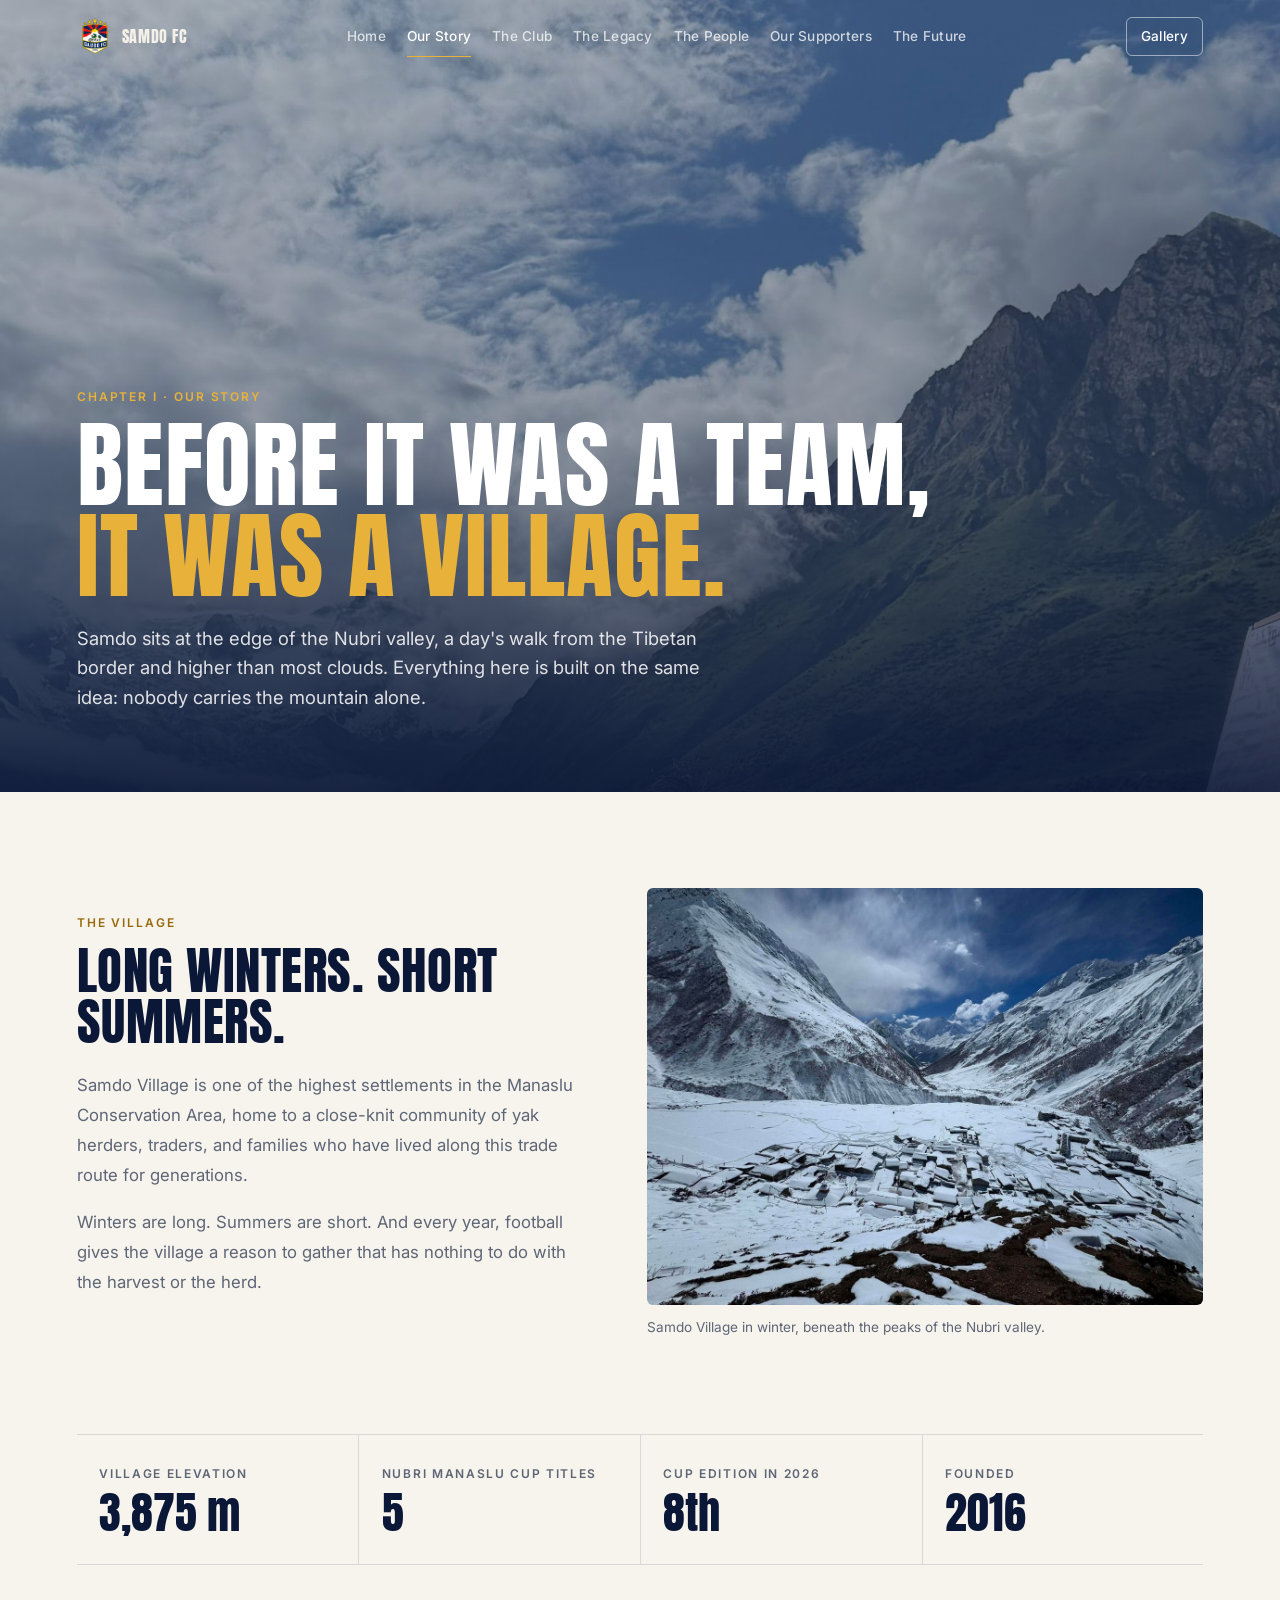
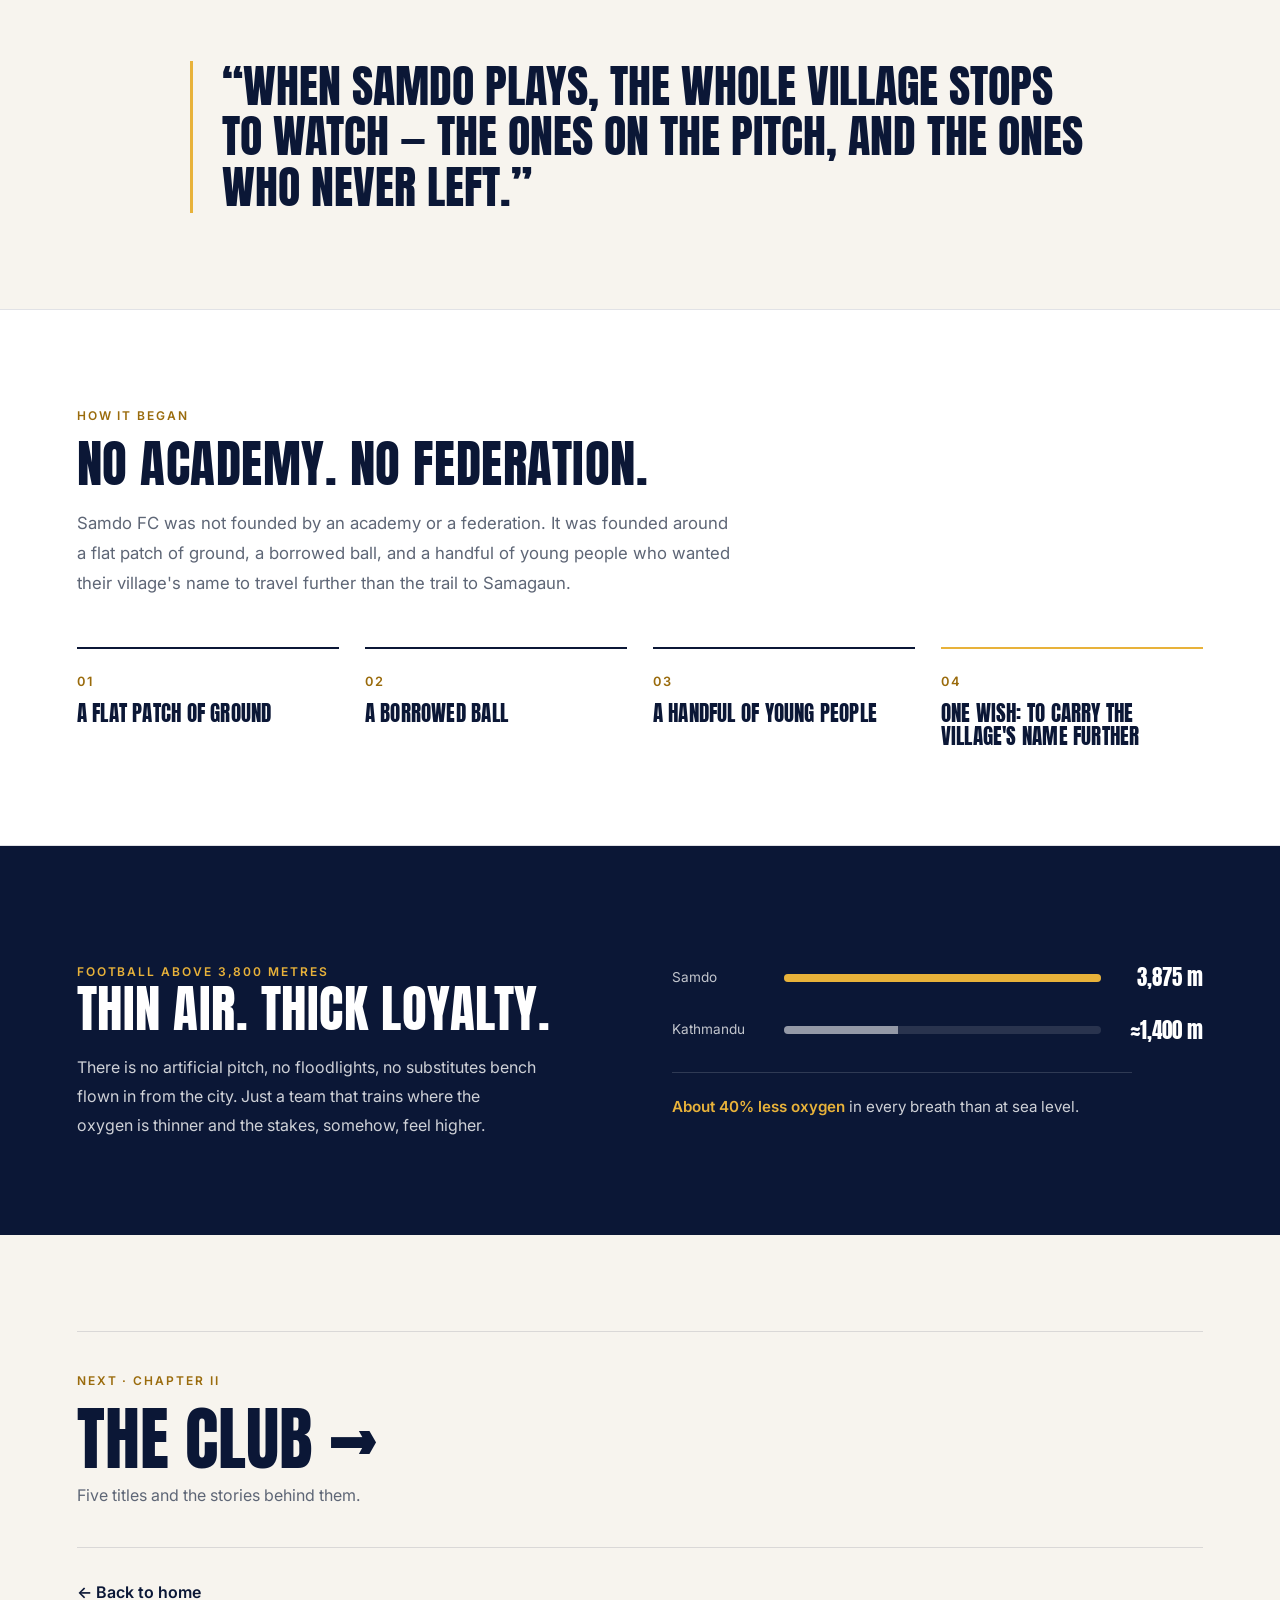
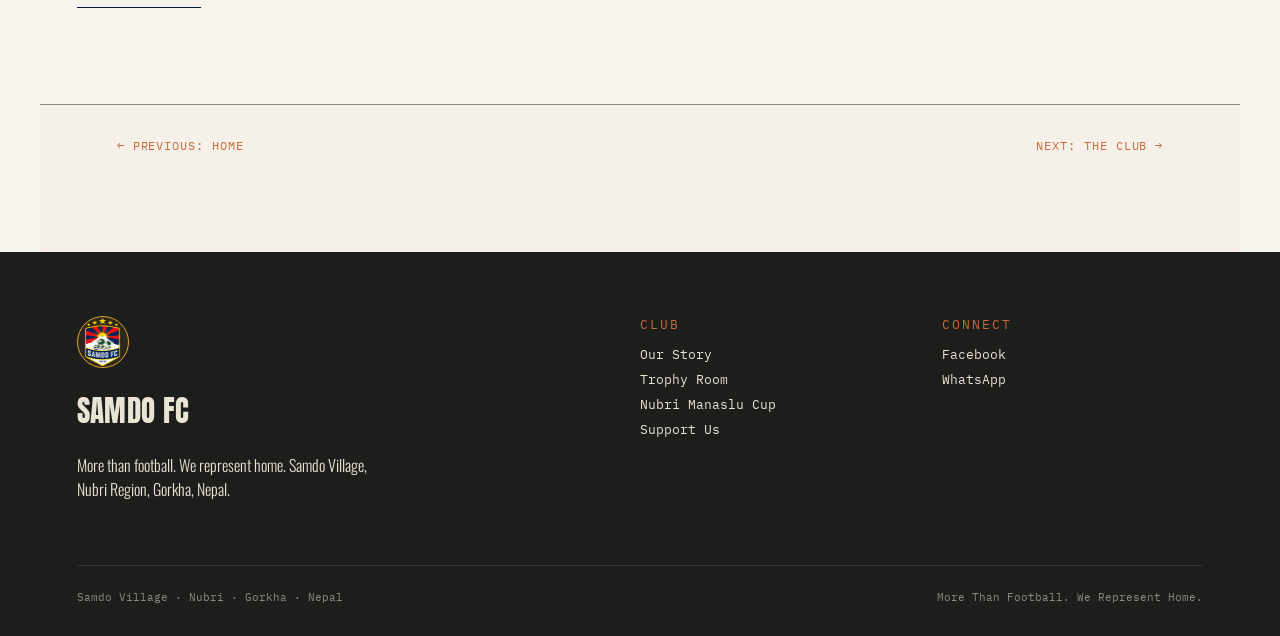
==== commit 7e5ab817: "Add 2016 and 2022 squads, village photo on Our Story" ====
--- a/home.html
+++ b/home.html
@@ -62,8 +62,8 @@
     <p>Winters are long. Summers are short. And every year, football gives the village a reason to gather that has nothing to do with the harvest or the herd.</p>
   </div>
   <figure class="village-photo reveal">
-    <img src="images/web/photo-1.jpg" alt="Samdo FC players lined up before the 2026 final" width="1400" height="788" loading="lazy">
-    <figcaption>The squad before the 2026 final.</figcaption>
+    <img src="images/web/village.jpg" alt="Samdo Village under snow, with the Himalaya rising behind" width="1200" height="900" loading="lazy">
+    <figcaption>Samdo Village in winter, beneath the peaks of the Nubri valley.</figcaption>
   </figure>
 </section>
 
